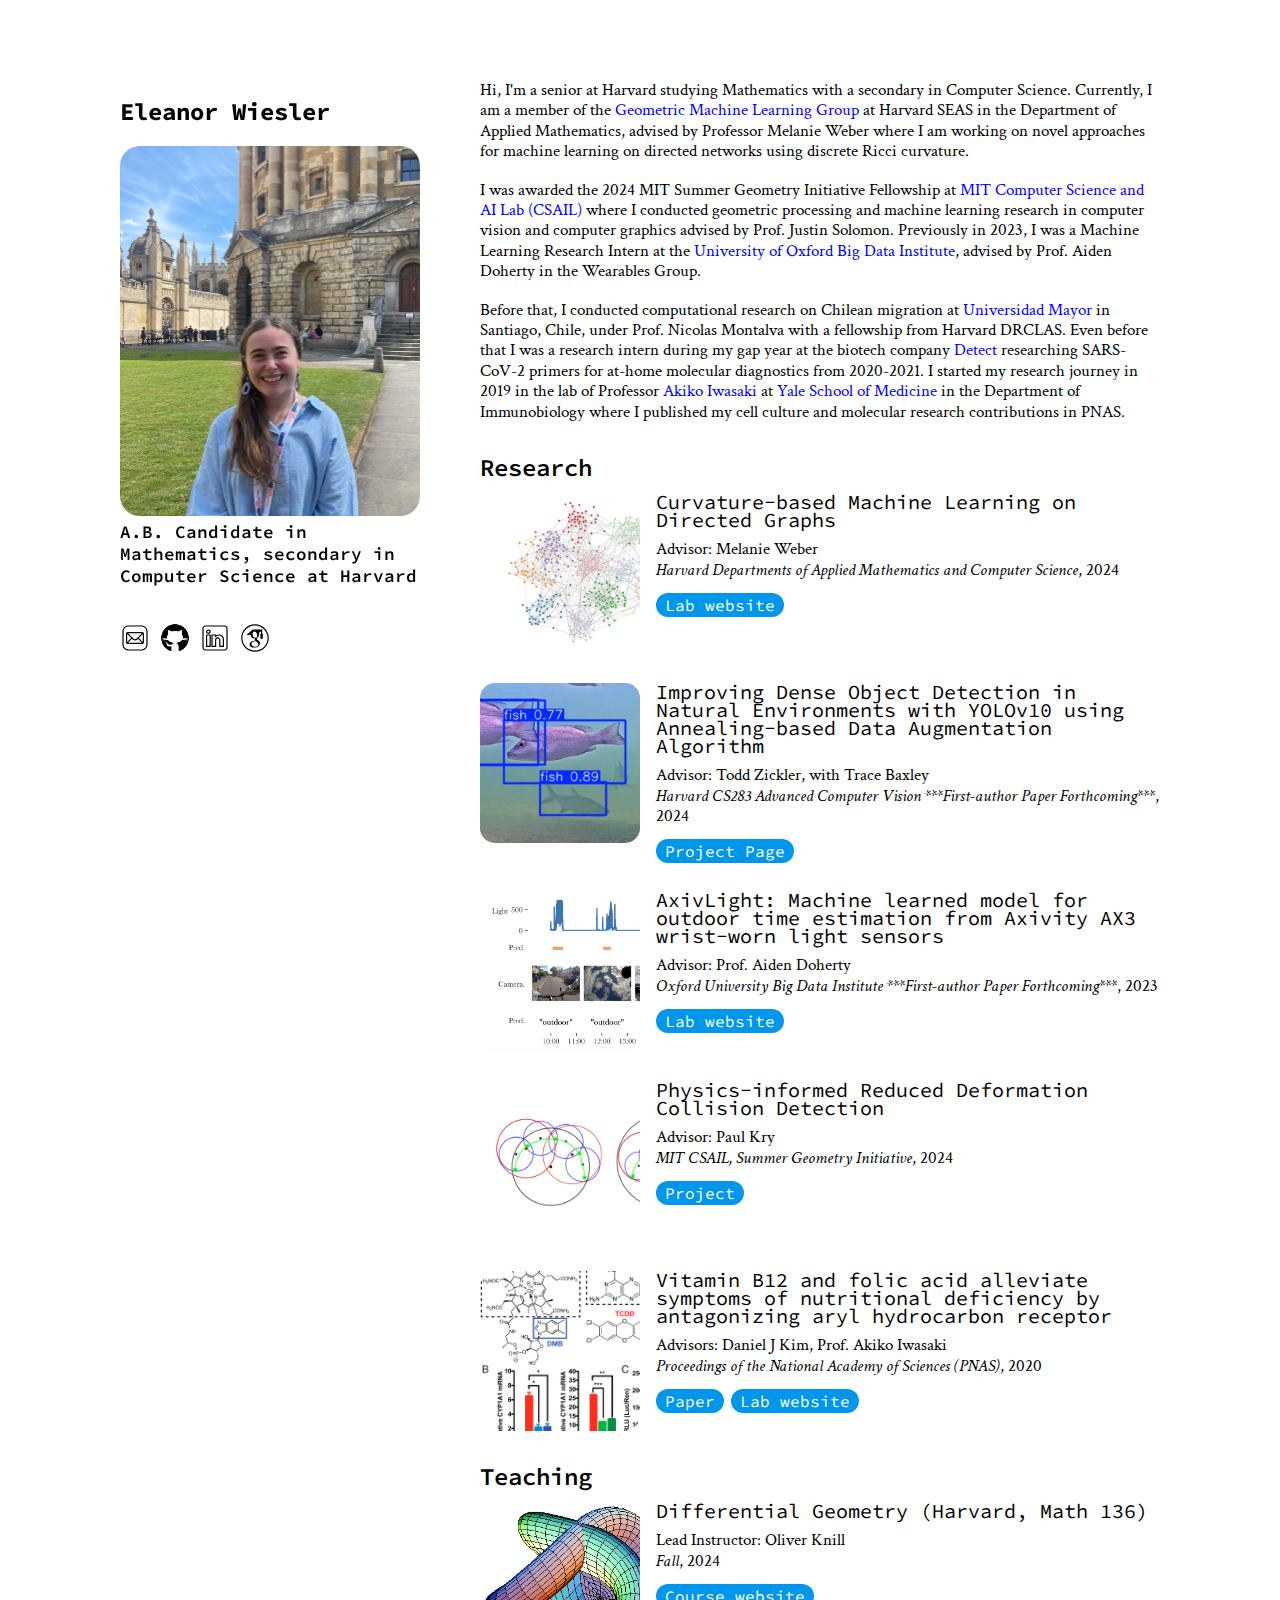
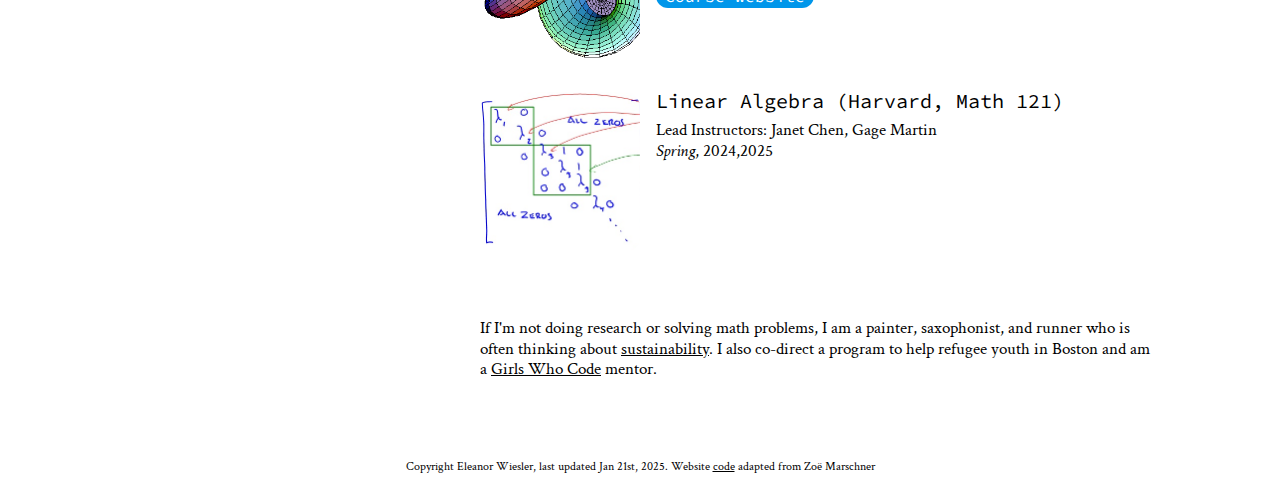
==== website/index.html @ 49379aa7 "Update index.html" ====
<!DOCTYPE html>
<html lang="en">
<head>
    <meta charset="utf-8">
    <title>Eleanor Wiesler</title>
    <meta name="viewport" content="width=device-width, initial-scale=1">
    <link rel="stylesheet" href="public/css/homeStylesheet.css">
    <link rel="stylesheet" href="public/css/generalStylesheet.css">
    <link rel="stylesheet" href="public/css/darkmodeStylesheet.css">
    <script src="src/js/cube.js"></script>
    <script src="src/js/researchListBuilder.js"></script>
    <script src="src/js/darkmode.js"></script>
    <script src="src/js/picturePicker.js"></script>

    <link href="https://fonts.googleapis.com/css2?family=Crimson+Text:ital@0;1&family=Source+Code+Pro:wght@600;700&display=swap" rel="stylesheet">
    <link rel="icon" href="favicon.png" sizes="32x32">
</head>
<body>
    <div id="sidebar">
        <div id="sidebar-box">
            <h1 id="name"> 
                Eleanor Wiesler
            </h1> 
            <img src="/website/public/img/portrait/ox_headshot.jpg" alt="Portrait" style="width:300px; height:auto; border-radius: 20px; display: block; visibility: visible; opacity: 1;">
            <div id="info">
                <h2>A.B. Candidate in Mathematics, secondary in Computer Science at Harvard</h2>
				<br>
				<br>
                <div id="social-icons" style="display: flex; gap: 10px;">
                    <!-- Mail Icon -->
					<a href="mailto:ewiesler@college.harvard.edu" target="_blank" aria-label="Email">
    					<img src="/website/public/img/icons/icons8-mail.svg" alt="Mail Icon" style="width:30px; height:auto;">
					</a
					<!-- Github Icon -->
                    <a href="https://github.com/eleanorwiesler" target="_blank" aria-label="Google Scholar">
                        <img src="/website/public/img/icons/icons8-github-50.png" alt="Github Icon" style="width:30px; height:auto;">
                    </a>
					<!-- LinkedIn Icon -->
                    <a href="https://www.linkedin.com/in/eleanor-wiesler/" target="_blank" aria-label="LinkedIn">
                        <img src="/website/public/img/icons/icons8-linkedin.svg" alt="Linkedin Icon" style="width:30px; height:auto;">
                    </a>
					<!-- Google Scholar Icon -->
                    <a href="https://scholar.google.com/citations?user=wEzFCIwAAAAJ&hl=en&oi=ao" target="_blank" aria-label="Google Scholar">
                        <img src="/website/public/img/icons/icons8-google-scholar.svg" alt="Google Scholar Icon" style="width:30px; height:auto;">
                    </a>
                </div>
            </div>
        </div>
    </div>

    <div id="main">
        <p id="about">
            Hi, I'm a senior at Harvard studying Mathematics with a secondary in Computer Science. Currently, I am a member of the <a href="https://weber.seas.harvard.edu/" style="color: blue;">Geometric Machine Learning Group</a> at Harvard SEAS in the Department of Applied Mathematics, advised by Professor Melanie Weber where I am working on novel approaches for machine learning on directed networks using discrete Ricci curvature.
        </p>
		<br>
        <p id="about">
            I was awarded the 2024 MIT Summer Geometry Initiative Fellowship at <a href="https://www.csail.mit.edu/" style="color: blue;">MIT Computer Science and AI Lab (CSAIL)</a> where I conducted geometric processing and machine learning research in computer vision and computer graphics advised by Prof. Justin Solomon. Previously in 2023, I was a Machine Learning Research Intern at the <a href="https://www.bdi.ox.ac.uk/research/wearables-group" style="color: blue;">University of Oxford Big Data Institute</a>, advised by Prof. Aiden Doherty in the Wearables Group.
        </p>
		<br>
        <p id="about">
            Before that, I conducted computational research on Chilean migration at 
<a href="https://ciss.umayor.cl/en/" style="color: blue;">Universidad Mayor</a> 
in Santiago, Chile, under Prof. Nicolas Montalva with a fellowship from Harvard DRCLAS. 

Even before that I was a research intern during my gap year at the biotech company 
<a href="https://www.detect.com/" style="color: blue;">Detect</a> 
researching SARS-CoV-2 primers for at-home molecular diagnostics from 2020-2021. 

I started my research journey in 2019 in the lab of Professor 
<a href="https://time.com/6964230/akiko-iwasaki/" style="color: blue;">Akiko Iwasaki</a> 
at <a href="https://medicine.yale.edu/lab/iwasaki/projects/" style="color: blue;">Yale School of Medicine</a> 
in the Department of Immunobiology where I published my cell culture and molecular research contributions in PNAS.
        </p>

        <h2 id="research">Research</h2>
        <div id="research-list">
            <!-- Research list generated by researchListBuilder.js -->
        </div>

        <h2 id="teaching">Teaching</h2>
        <div id="teaching-list">
            <!-- Teaching list generated by researchListBuilder.js -->
        </div>

        <h2 id="projects">
			
		</h2>	
		<br>
		<br>
		<p>
		If I'm not doing research or solving math problems, I am a painter, saxophonist, and runner who is often thinking about <a href="https://sustainable.harvard.edu/person/ellie-wiesler/"><u>sustainability</u></a>. I also co-direct a program to help refugee youth in Boston and am a <a href="https://girlswhocode.com/"><u>Girls Who Code</u></a> mentor. 
		</p>	
    </div>

    <p id="footer">
        Copyright Eleanor Wiesler, last updated Jan 21st, 2025. Website <a href="https://github.com/eleanorwiesler/eleanorwiesler.github.io"><u>code</u></a> adapted from Zoë Marschner
    </p>
</body>
</html>
---- website/public/css/homeStylesheet.css ----
/* general spacing */
#name {
  display: flex;
  align-items: center;
}

#project_grid {
  padding-bottom: 60px;
}

/* research formatting */
.research-image {
  background-image: url("../img/project_images/sos_hex.png");
  height: 10rem;
  width: 10rem;
  background-size: cover;
  border-radius: 15px;
  flex-shrink: 0;
  margin-right: 1em;
  background-color: #e6e7e7;
}

.research-container {
  width: 100%;
  display: flex;
  flex-direction: row;
  justify-content: flex-start;
  padding-bottom: 30px;
}

.research-container:last-child {
  padding-bottom: 0px;
}

.research-title {
  font-size: 20px;
  line-height: 90%;
  font-family: "Source Code Pro", monospace;
  padding-bottom: 10px;
}

.author-note {
  font-size: 14px;
}

.links {
  padding-top: 15px;
}

.links > a {
  margin-right: 7px;
  font-family: "Source Code Pro", monospace;
  background-color: var(--accent_color);
  color: white;
  border-radius: 50px;
  padding: 2px 9px;
}

/* intro paragraph/footer */
/* two column redesign code */
#portrait {
  width: 100%;
  aspect-ratio: 0.75;
  outline: none;
  background-color: #EEE;
}

#sidebar {
  position: fixed;
  height: 100%;
  width: 30rem;
  top: 0;
  bottom: 0;
  left: 0;
}

#main {
  margin-left: 30rem;
  margin-top: 5rem;
  margin-bottom: 5rem;
  margin-right: 7.5rem;
}

#sidebar-box {
  position: absolute;
  top: 5em;
  width: 65%;
  margin-left: 25%;
  margin-right: 10%;
}

#name {
  padding-top: 1rem;
  font-size: 1.5em;
  margin-bottom: 0.8em;
}

#news {
  background-color: rgba(var(--callout_color), 0.2);
  border-color: rgb(var(--callout_color));
  border-radius: 5px;
  border-style: solid;
  margin-bottom: 1em;
  padding: 0.5em;
}

#info h2 {
  margin-top: 0.3em;
  font-size: 1.1em;
  margin-bottom: 0;
}

#email {
  display: flex;
  flex-direction: row;
  align-items: flex-end;
  gap: 0.5em;
}

#mail {
  vertical-align: baseline;
  height: 16px;
}

#mail > * {
  stroke: var(--accent_color);
  stroke-width: 35px;
  fill: none;
}

.link_arrow {
  stroke: var(--accent_color);
  stroke-width: 50px;
  fill: none;
  height: 16px;
  margin-left: 8px;
}

#projects > .ext_link:hover .link_arrow {
  stroke: black;
  animation: blueblack 0.2s;
}

@keyframes blueblack {
  from {
    color: var(--accent_color);
  }
  to {
    color: black;
  }
}
/* make homepage responsive */
@media screen and (max-width: 1000px) {
  #sidebar {
    width: 40vw;
  }
  #main {
    margin-left: 40vw;
    margin-right: 10vw;
  }
}
@media only screen and (max-width: 920px) and (min-width: 500px) {
  #name {
    display: flex;
    flex-direction: column;
    align-items: flex-start;
  }
}
@media only screen and (max-width: 700px) {
  .research-container {
    flex-direction: column;
    gap: 15px;
    padding-bottom: 50px;
  }
}
@media only screen and (max-width: 500px) {
  #sidebar {
    position: relative;
    width: auto;
    margin-left: 10vw;
    margin-right: 10vw;
    margin-top: 5vw;
    margin-bottom: 5vw;
  }
  #sidebar-box {
    display: flex;
    flex-direction: column;
    height: 100%;
    top: auto;
    position: relative;
    width: 100%;
    margin: 0;
  }
  #portrait {
    height: 60vw;
    width: auto;
    margin-right: 10px;
    object-fit: contain;
    object-position: left;
    width: fit-content;
  }
  #main {
    margin-left: 10vw;
    margin-right: 10vw;
    margin-top: 20px;
  }
}
@media screen and (min-width: 1350px) {
  #main {
    padding-left: calc((100vw - 1040px) * 0.5 - 7.5rem);
    margin-right: calc((100vw - 1040px) * 0.5);
  }
  #sidebar {
    margin-left: calc((100vw - 1040px) * 0.5 - 7.5rem);
  }
}
@media only screen and (max-width: 1350px) and (min-aspect-ratio: 50/25) {
  #portrait {
    height: 50vh;
    width: auto;
    align-self: flex-end;
  }
}

/*# sourceMappingURL=homeStylesheet.css.map */
---- website/public/css/generalStylesheet.css ----
:root {
  --accent_color: #0096EA;
  --callout_color: 255, 0, 0;
}

* {
  margin: 0;
  padding: 0;
}

h1 {
	font-weight: 700;
	font-family: 'Source Code Pro', monospace;
	font-size: 1.5em;
}

h2 {
	font-weight: 600;
	font-family: 'Source Code Pro', monospace;
	margin-top: 30px;
	margin-bottom: 10px;
}

p {
	font-family: 'Crimson Text', sans-serif;
	font-size: 17px;
	line-height: 120%;
}

.highlighted {
	background-color: var(--accent_color) 
}

#footer {
	font-size: 0.75em;
	width: 100%;
	text-align: center;
	padding-bottom: 20px;
}

a {
	color: black;
	text-decoration: none;
}

/* link formatting */
.ext_link {
	border-bottom: 1px solid var(--accent_color);

	background-image: linear-gradient(to right, transparent 50%, var(--accent_color) 50%);
	background-size: 210%; 
}

.ext_link:hover {
	background-position: -95%;
	transition: background-position .5s;
}



/* cube formatting */

#cube {
	stroke: var(--accent_color);
	vertical-align: baseline;
	margin-right: 20px;
	cursor: pointer;
}


.rounded-headshot {
    border-radius: 20px;
}
---- website/public/css/darkmodeStylesheet.css ----
:root { 
	--accent_color: #ed7402;
/*	--callout_color: 136, 0, 255;*/
	--callout_color: 181, 171, 255;
}

*, a { color: white }

body {
	background-color: rgb(32, 33, 36);
}

#projects > .ext_link:hover .link_arrow {
	stroke: white;
	animation: bluewhite 0.2s;
}

#portrait {
	background-color: rgb(50, 50, 55);
}

@keyframes bluewhite {
  from { color: var(--accent_color); }
  to   { color: white; }
}
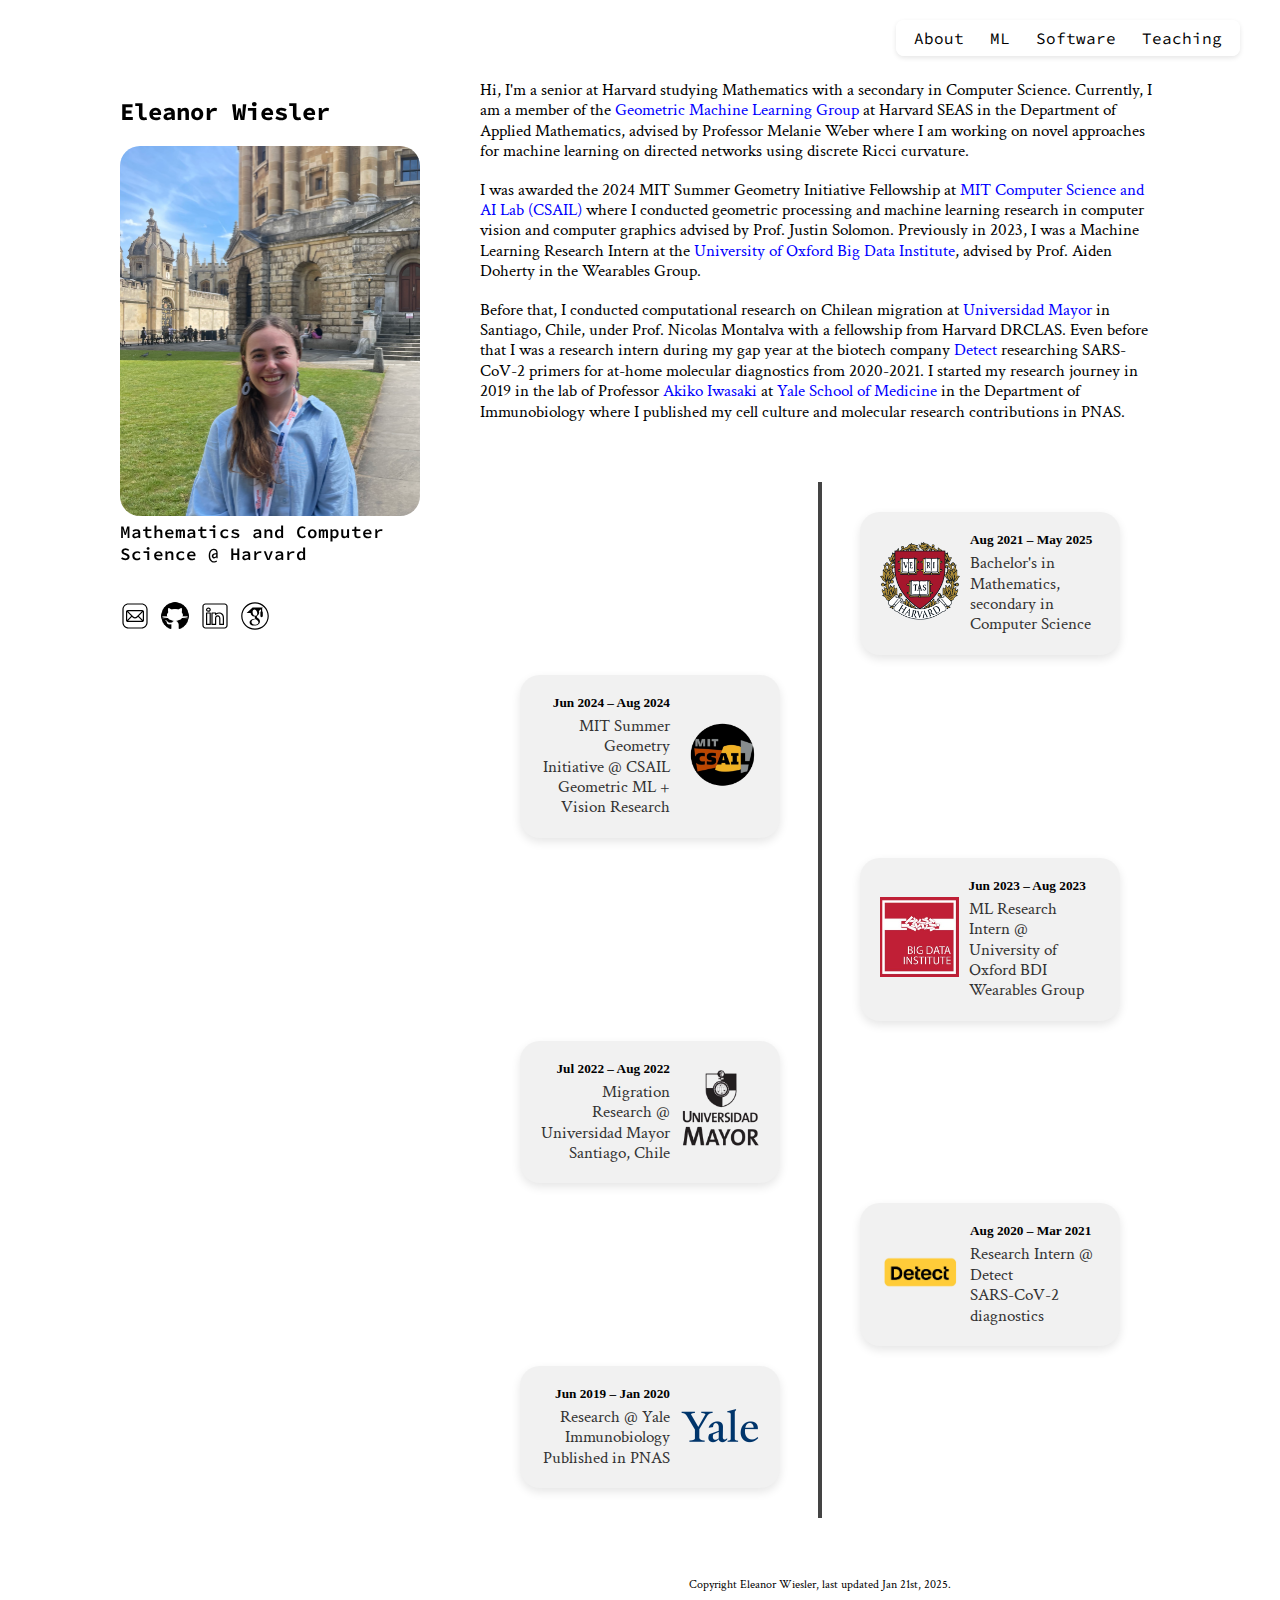
==== commit ad3924d3: "timeline" ====
--- a/website/index.html
+++ b/website/index.html
@@ -8,40 +8,41 @@
     <link rel="stylesheet" href="public/css/generalStylesheet.css">
     <link rel="stylesheet" href="public/css/darkmodeStylesheet.css">
     <script src="src/js/cube.js"></script>
-    <script src="src/js/researchListBuilder.js"></script>
     <script src="src/js/darkmode.js"></script>
     <script src="src/js/picturePicker.js"></script>
-
     <link href="https://fonts.googleapis.com/css2?family=Crimson+Text:ital@0;1&family=Source+Code+Pro:wght@600;700&display=swap" rel="stylesheet">
     <link rel="icon" href="favicon.png" sizes="32x32">
 </head>
 <body>
+
+    <div class="topbar">
+        <a href="index.html">About</a>
+        <a href="ml.html">ML</a>
+        <a href="software.html">Software</a>
+        <a href="teaching.html">Teaching</a>
+
+
+    </div>
+
     <div id="sidebar">
         <div id="sidebar-box">
-            <h1 id="name"> 
-                Eleanor Wiesler
-            </h1> 
-            <img src="/website/public/img/portrait/ox_headshot.jpg" alt="Portrait" style="width:300px; height:auto; border-radius: 20px; display: block; visibility: visible; opacity: 1;">
+            <h1 id="name">Eleanor Wiesler</h1> 
+            <img src="/website/public/img/portrait/ox_headshot.jpg" alt="Portrait" style="width:300px; height:auto; border-radius: 20px; display: block;">
             <div id="info">
-                <h2>A.B. Candidate in Mathematics, secondary in Computer Science at Harvard</h2>
-				<br>
-				<br>
+                <h2>Mathematics and Computer Science @ Harvard</h2>
+                <br><br>
                 <div id="social-icons" style="display: flex; gap: 10px;">
-                    <!-- Mail Icon -->
-					<a href="mailto:ewiesler@college.harvard.edu" target="_blank" aria-label="Email">
-    					<img src="/website/public/img/icons/icons8-mail.svg" alt="Mail Icon" style="width:30px; height:auto;">
-					</a
-					<!-- Github Icon -->
-                    <a href="https://github.com/eleanorwiesler" target="_blank" aria-label="Google Scholar">
-                        <img src="/website/public/img/icons/icons8-github-50.png" alt="Github Icon" style="width:30px; height:auto;">
+                    <a href="mailto:ewiesler@college.harvard.edu" target="_blank" aria-label="Email">
+                        <img src="/website/public/img/icons/icons8-mail.svg" alt="Mail Icon" style="width:30px;">
                     </a>
-					<!-- LinkedIn Icon -->
+                    <a href="https://github.com/eleanorwiesler" target="_blank" aria-label="GitHub">
+                        <img src="/website/public/img/icons/icons8-github-50.png" alt="Github Icon" style="width:30px;">
+                    </a>
                     <a href="https://www.linkedin.com/in/eleanor-wiesler/" target="_blank" aria-label="LinkedIn">
-                        <img src="/website/public/img/icons/icons8-linkedin.svg" alt="Linkedin Icon" style="width:30px; height:auto;">
+                        <img src="/website/public/img/icons/icons8-linkedin.svg" alt="Linkedin Icon" style="width:30px;">
                     </a>
-					<!-- Google Scholar Icon -->
                     <a href="https://scholar.google.com/citations?user=wEzFCIwAAAAJ&hl=en&oi=ao" target="_blank" aria-label="Google Scholar">
-                        <img src="/website/public/img/icons/icons8-google-scholar.svg" alt="Google Scholar Icon" style="width:30px; height:auto;">
+                        <img src="/website/public/img/icons/icons8-google-scholar.svg" alt="Google Scholar Icon" style="width:30px;">
                     </a>
                 </div>
             </div>
@@ -72,28 +73,85 @@
 in the Department of Immunobiology where I published my cell culture and molecular research contributions in PNAS.
         </p>
 
-        <h2 id="research">Research</h2>
-        <div id="research-list">
-            <!-- Research list generated by researchListBuilder.js -->
+        <div id="timeline">
+            <div class="timeline-item right">
+                <div class="timeline-content">
+                    <a href="https://www.harvard.edu/" target="_blank" rel="noopener">
+                        <img src="public/img/logos/harvard.png" alt="Harvard Logo" class="timeline-logo">
+                    </a>
+                    <div>
+                        <h5>Aug 2021 – May 2025</h5>
+                        <p>Bachelor's in Mathematics, secondary in Computer Science</p>
+                    </div>
+                </div>
+            </div>
+        
+            <div class="timeline-item left">
+                <div class="timeline-content">
+                    <a href="https://summergeometry.org/" target="_blank" rel="noopener">
+                        <img src="public/img/logos/mit.png" alt="MIT Logo" class="timeline-logo">
+                    </a>
+                    <div>
+                        <h5>Jun 2024 – Aug 2024</h5>
+                        <p>MIT Summer Geometry Initiative @ CSAIL<br>Geometric ML + Vision Research</p>
+                    </div>
+                </div>
+            </div>
+        
+            <div class="timeline-item right">
+                <div class="timeline-content">
+                    <a href="https://www.bdi.ox.ac.uk/" target="_blank" rel="noopener">
+                        <img src="public/img/logos/oxford.png" alt="Oxford Logo" class="timeline-logo">
+                    </a>
+                    <div>
+                        <h5>Jun 2023 – Aug 2023</h5>
+                        <p>ML Research Intern @ University of Oxford BDI<br>Wearables Group</p>
+                    </div>
+                </div>
+            </div>
+        
+            <div class="timeline-item left">
+                <div class="timeline-content">
+                    <a href="https://ciss.umayor.cl/en/" target="_blank" rel="noopener">
+                        <img src="public/img/logos/umayor.png" alt="Universidad Mayor Logo" class="timeline-logo">
+                    </a>
+                    <div>
+                        <h5>Jul 2022 – Aug 2022</h5>
+                        <p>Migration Research @ Universidad Mayor<br>Santiago, Chile</p>
+                    </div>
+                </div>
+            </div>
+        
+            <div class="timeline-item right">
+                <div class="timeline-content">
+                    <a href="https://www.detect.com/" target="_blank" rel="noopener">
+                        <img src="public/img/logos/detect.png" alt="Detect Logo" class="timeline-logo">
+                    </a>
+                    <div>
+                        <h5>Aug 2020 – Mar 2021</h5>
+                        <p>Research Intern @ Detect<br>SARS-CoV-2 diagnostics</p>
+                    </div>
+                </div>
+            </div>
+        
+            <div class="timeline-item left">
+                <div class="timeline-content">
+                    <a href="https://medicine.yale.edu/lab/iwasaki/" target="_blank" rel="noopener">
+                        <img src="public/img/logos/yale.png" alt="Yale Logo" class="timeline-logo">
+                    </a>
+                    <div>
+                        <h5>Jun 2019 – Jan 2020</h5>
+                        <p>Research @ Yale Immunobiology<br>Published in PNAS</p>
+                    </div>
+                </div>
+            </div>
         </div>
-
-        <h2 id="teaching">Teaching</h2>
-        <div id="teaching-list">
-            <!-- Teaching list generated by researchListBuilder.js -->
-        </div>
-
-        <h2 id="projects">
-			
-		</h2>	
-		<br>
-		<br>
-		<p>
-		If I'm not doing research or solving math problems, I am a painter, saxophonist, and runner who is often thinking about <a href="https://sustainable.harvard.edu/person/ellie-wiesler/"><u>sustainability</u></a>. I also co-direct a program to help refugee youth in Boston and am a <a href="https://girlswhocode.com/"><u>Girls Who Code</u></a> mentor. 
-		</p>	
-    </div>
+        
+        
 
     <p id="footer">
-        Copyright Eleanor Wiesler, last updated Jan 21st, 2025. Website <a href="https://github.com/eleanorwiesler/eleanorwiesler.github.io"><u>code</u></a> adapted from Zoë Marschner
+        Copyright Eleanor Wiesler, last updated Jan 21st, 2025. 
     </p>
+
 </body>
 </html>
--- a/website/public/css/homeStylesheet.css
+++ b/website/public/css/homeStylesheet.css
@@ -222,4 +222,112 @@
   }
 }
 
+
 /*# sourceMappingURL=homeStylesheet.css.map */
+#timeline {
+  position: relative;
+  margin: 60px auto;
+  padding: 20px 0;
+  width: 100%;
+  max-width: 900px;
+}
+
+#timeline::before {
+  content: '';
+  position: absolute;
+  top: 0;
+  bottom: 0;
+  left: 50%;
+  width: 4px;
+  background: #444;
+  transform: translateX(-50%);
+  z-index: 0;
+}
+
+
+.timeline-item {
+  position: relative;
+  width: 50%;
+  padding: 10px 40px; /* reduced from 20px */
+  box-sizing: border-box;
+}
+
+.timeline-item.left {
+  left: 0;
+  text-align: right;
+}
+
+.timeline-item.right {
+  left: 50%;
+  text-align: left;
+}
+
+.timeline-content {
+  background: #f1f1f1;
+  padding: 20px;
+  border-radius: 20px;
+  position: relative;
+  display: flex;
+  align-items: center;
+  gap: 10px;
+  box-shadow: 0 4px 10px rgba(0,0,0,0.1);
+}
+
+.timeline-item.left .timeline-content {
+  margin-right: auto;
+  justify-content: flex-end;
+}
+
+.timeline-item.right .timeline-content {
+  margin-left: auto;
+  justify-content: flex-start;
+}
+
+.timeline-logo {
+  max-width: 80px;           /* keeps logos within a box */
+  max-height: 80px;          /* set a height limit too */
+  width: auto;
+  height: auto;
+  object-fit: contain;       /* maintain aspect ratio */
+  flex-shrink: 0;            /* prevents logo from shrinking too small */
+}
+
+
+.timeline-content h3 {
+  margin: 0;
+  font-size: 1.2em;
+  color: #222;
+}
+
+.timeline-content p {
+  margin: 5px 0 0;
+  color: #333;
+}
+
+/* Optional responsive tweak */
+@media screen and (max-width: 768px) {
+  #timeline::before {
+      left: 20px;
+  }
+
+  .timeline-item {
+      width: 100%;
+      padding-left: 60px;
+      padding-right: 20px;
+  }
+
+  .timeline-item.right {
+      left: 0;
+  }
+
+  .timeline-content {
+      flex-direction: row;
+      justify-content: flex-start;
+  }
+}
+.timeline-item.left .timeline-content {
+  margin-right: auto;
+  justify-content: flex-end;
+  flex-direction: row-reverse; /* 🔁 flip the logo to the right */
+}
+
--- a/website/public/css/generalStylesheet.css
+++ b/website/public/css/generalStylesheet.css
@@ -71,3 +71,29 @@
 .rounded-headshot {
     border-radius: 20px;
 }
+.topbar {
+    position: absolute;
+    top: 20px;
+    right: 40px;
+    display: flex;
+    gap: 10px;
+    font-family: 'Source Code Pro', monospace;
+    font-size: 16px;
+    z-index: 1000;
+    background-color: rgba(255, 255, 255, 0.9);
+    padding: 5px 10px;
+    border-radius: 8px;
+    box-shadow: 0 2px 5px rgba(0,0,0,0.1);
+}
+
+.topbar a {
+    text-decoration: none;
+    color: #000;
+    padding: 3px 8px;
+    border-radius: 5px;
+    transition: background-color 0.2s;
+}
+
+.topbar a:hover {
+    background-color: #ddd;
+}
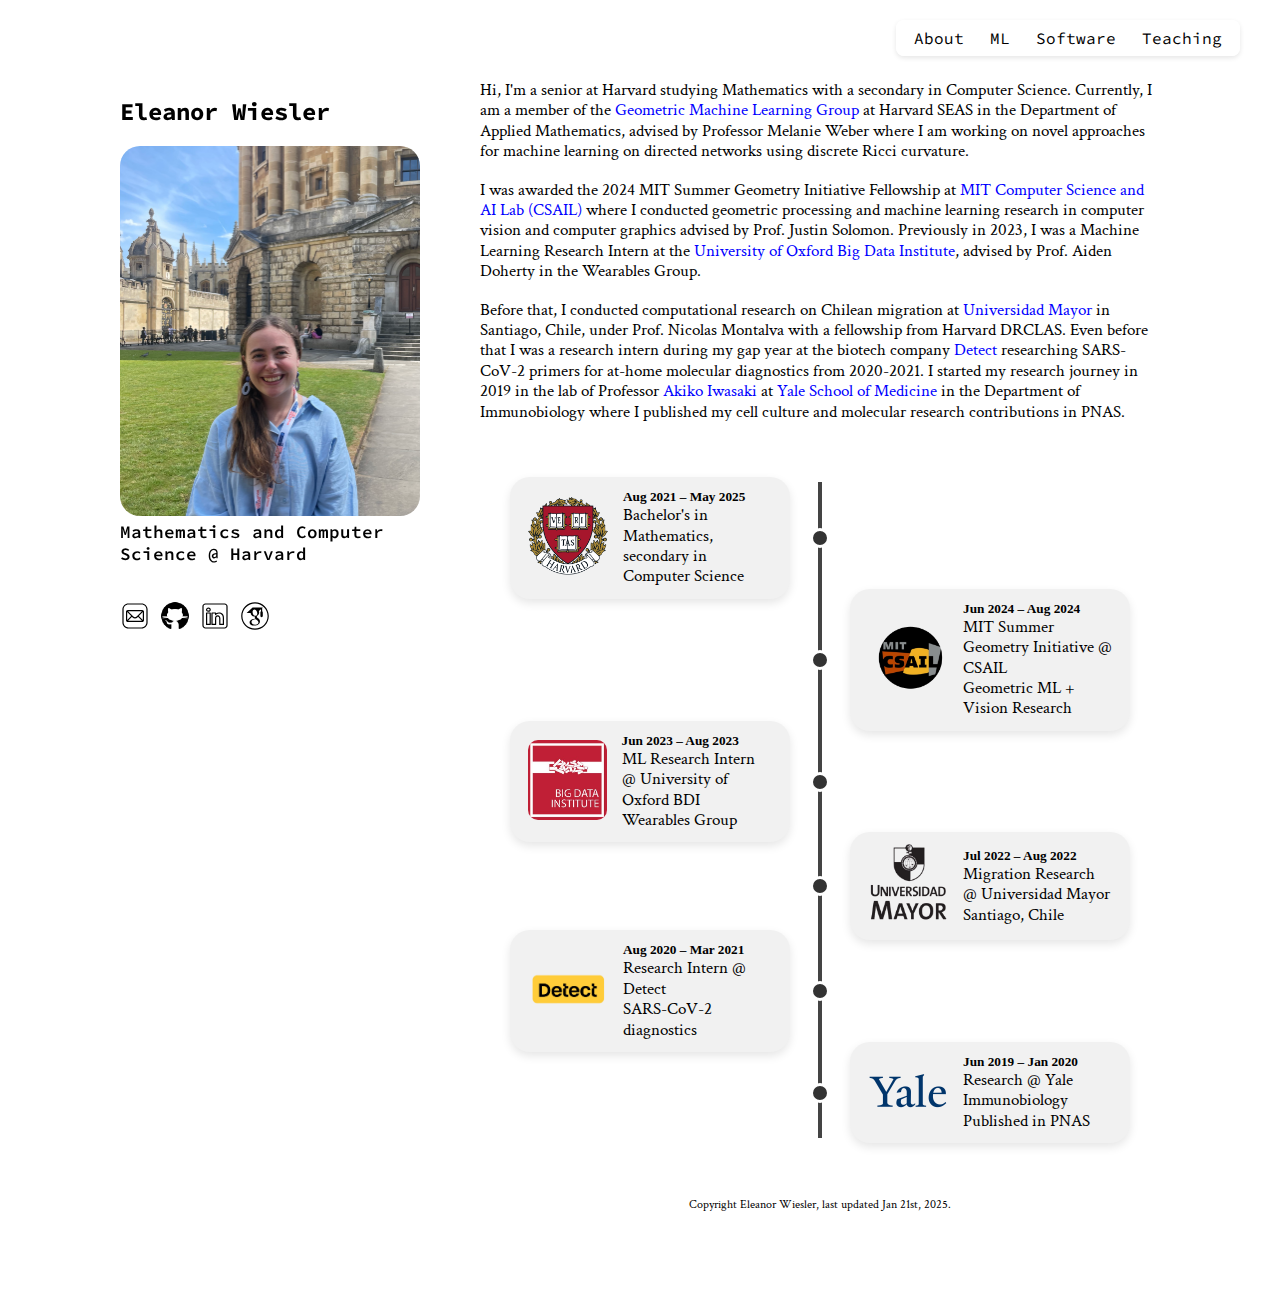
==== commit b1c4be2e: "timeline update" ====
--- a/website/index.html
+++ b/website/index.html
@@ -55,7 +55,7 @@
         </p>
 		<br>
         <p id="about">
-            I was awarded the 2024 MIT Summer Geometry Initiative Fellowship at <a href="https://www.csail.mit.edu/" style="color: blue;">MIT Computer Science and AI Lab (CSAIL)</a> where I conducted geometric processing and machine learning research in computer vision and computer graphics advised by Prof. Justin Solomon. Previously in 2023, I was a Machine Learning Research Intern at the <a href="https://www.bdi.ox.ac.uk/research/wearables-group" style="color: blue;">University of Oxford Big Data Institute</a>, advised by Prof. Aiden Doherty in the Wearables Group.
+            I was awarded the 2024 MIT Summer Geometry Initiative Fellowship at <a href="https://sgi.mit.edu/" style="color: blue;">MIT Computer Science and AI Lab (CSAIL)</a> where I conducted geometric processing and machine learning research in computer vision and computer graphics advised by Prof. Justin Solomon. Previously in 2023, I was a Machine Learning Research Intern at the <a href="https://www.bdi.ox.ac.uk/research/wearables-group" style="color: blue;">University of Oxford Big Data Institute</a>, advised by Prof. Aiden Doherty in the Wearables Group.
         </p>
 		<br>
         <p id="about">
@@ -72,80 +72,113 @@
 at <a href="https://medicine.yale.edu/lab/iwasaki/projects/" style="color: blue;">Yale School of Medicine</a> 
 in the Department of Immunobiology where I published my cell culture and molecular research contributions in PNAS.
         </p>
+        <div id="timeline">
 
-        <div id="timeline">
-            <div class="timeline-item right">
-                <div class="timeline-content">
-                    <a href="https://www.harvard.edu/" target="_blank" rel="noopener">
-                        <img src="public/img/logos/harvard.png" alt="Harvard Logo" class="timeline-logo">
-                    </a>
-                    <div>
-                        <h5>Aug 2021 – May 2025</h5>
-                        <p>Bachelor's in Mathematics, secondary in Computer Science</p>
+            <!-- RIGHT SIDE -->
+            <div class="timeline-row right">
+                <div class="year-label left-year">2025</div>
+                <div class="timeline-item">
+                    <div class="timeline-content">
+                        <a href="https://www.harvard.edu/" target="_blank" rel="noopener">
+                            <img src="public/img/logos/harvard.png" alt="Harvard Logo" class="timeline-logo">
+                        </a>
+                        <div>
+                            <h5>Aug 2021 – May 2025</h5>
+                            <p>Bachelor's in Mathematics, secondary in Computer Science</p>
+                        </div>
                     </div>
                 </div>
+                <div class="timeline-dot"></div>
             </div>
         
-            <div class="timeline-item left">
-                <div class="timeline-content">
-                    <a href="https://summergeometry.org/" target="_blank" rel="noopener">
-                        <img src="public/img/logos/mit.png" alt="MIT Logo" class="timeline-logo">
-                    </a>
-                    <div>
-                        <h5>Jun 2024 – Aug 2024</h5>
-                        <p>MIT Summer Geometry Initiative @ CSAIL<br>Geometric ML + Vision Research</p>
+            <!-- LEFT SIDE -->
+            <div class="timeline-row left">
+                <div class="year-label right-year">2024</div>
+                <div class="timeline-item">
+                    <div class="timeline-content">
+                        <a href="https://summergeometry.org/" target="_blank" rel="noopener">
+                            <img src="public/img/logos/mit.png" alt="MIT Logo" class="timeline-logo">
+                        </a>
+                        <div>
+                            <h5>Jun 2024 – Aug 2024</h5>
+                            <p>MIT Summer Geometry Initiative @ CSAIL<br>Geometric ML + Vision Research</p>
+                        </div>
                     </div>
                 </div>
+                <div class="timeline-dot"></div>
             </div>
         
-            <div class="timeline-item right">
-                <div class="timeline-content">
-                    <a href="https://www.bdi.ox.ac.uk/" target="_blank" rel="noopener">
-                        <img src="public/img/logos/oxford.png" alt="Oxford Logo" class="timeline-logo">
-                    </a>
-                    <div>
-                        <h5>Jun 2023 – Aug 2023</h5>
-                        <p>ML Research Intern @ University of Oxford BDI<br>Wearables Group</p>
+            <!-- RIGHT SIDE -->
+            <div class="timeline-row right">
+                <div class="year-label left-year">2023</div>
+                <div class="timeline-item">
+                    <div class="timeline-content">
+                        <a href="https://www.bdi.ox.ac.uk/" target="_blank" rel="noopener">
+                            <img src="public/img/logos/oxford.png" alt="Oxford Logo" class="timeline-logo">
+                        </a>
+                        <div>
+                            <h5>Jun 2023 – Aug 2023</h5>
+                            <p>ML Research Intern @ University of Oxford BDI<br>Wearables Group</p>
+                        </div>
                     </div>
                 </div>
+                <div class="timeline-dot"></div>
             </div>
         
-            <div class="timeline-item left">
-                <div class="timeline-content">
-                    <a href="https://ciss.umayor.cl/en/" target="_blank" rel="noopener">
-                        <img src="public/img/logos/umayor.png" alt="Universidad Mayor Logo" class="timeline-logo">
-                    </a>
-                    <div>
-                        <h5>Jul 2022 – Aug 2022</h5>
-                        <p>Migration Research @ Universidad Mayor<br>Santiago, Chile</p>
+            <!-- LEFT SIDE -->
+            <div class="timeline-row left">
+                <div class="year-label right-year">2022</div>
+                <div class="timeline-item">
+                    <div class="timeline-content">
+                        <a href="https://ciss.umayor.cl/en/" target="_blank" rel="noopener">
+                            <img src="public/img/logos/umayor.png" alt="Universidad Mayor Logo" class="timeline-logo">
+                        </a>
+                        <div>
+                            <h5>Jul 2022 – Aug 2022</h5>
+                            <p>Migration Research @ Universidad Mayor<br>Santiago, Chile</p>
+                        </div>
                     </div>
                 </div>
+                <div class="timeline-dot"></div>
             </div>
         
-            <div class="timeline-item right">
-                <div class="timeline-content">
-                    <a href="https://www.detect.com/" target="_blank" rel="noopener">
-                        <img src="public/img/logos/detect.png" alt="Detect Logo" class="timeline-logo">
-                    </a>
-                    <div>
-                        <h5>Aug 2020 – Mar 2021</h5>
-                        <p>Research Intern @ Detect<br>SARS-CoV-2 diagnostics</p>
+            <!-- RIGHT SIDE -->
+            <div class="timeline-row right">
+                <div class="year-label left-year">2021</div>
+                <div class="timeline-item">
+                    <div class="timeline-content">
+                        <a href="https://www.detect.com/" target="_blank" rel="noopener">
+                            <img src="public/img/logos/detect.png" alt="Detect Logo" class="timeline-logo">
+                        </a>
+                        <div>
+                            <h5>Aug 2020 – Mar 2021</h5>
+                            <p>Research Intern @ Detect<br>SARS-CoV-2 diagnostics</p>
+                        </div>
                     </div>
                 </div>
+                <div class="timeline-dot"></div>
             </div>
         
-            <div class="timeline-item left">
-                <div class="timeline-content">
-                    <a href="https://medicine.yale.edu/lab/iwasaki/" target="_blank" rel="noopener">
-                        <img src="public/img/logos/yale.png" alt="Yale Logo" class="timeline-logo">
-                    </a>
-                    <div>
-                        <h5>Jun 2019 – Jan 2020</h5>
-                        <p>Research @ Yale Immunobiology<br>Published in PNAS</p>
+            <!-- LEFT SIDE -->
+            <div class="timeline-row left">
+                <div class="year-label right-year">2020</div>
+                <div class="timeline-item">
+                    <div class="timeline-content">
+                        <a href="https://medicine.yale.edu/lab/iwasaki/" target="_blank" rel="noopener">
+                            <img src="public/img/logos/yale.png" alt="Yale Logo" class="timeline-logo">
+                        </a>
+                        <div>
+                            <h5>Jun 2019 – Jan 2020</h5>
+                            <p>Research @ Yale Immunobiology<br>Published in PNAS</p>
+                        </div>
                     </div>
                 </div>
+                <div class="timeline-dot"></div>
             </div>
+        
         </div>
+        
+        
         
         
 
--- a/website/public/css/homeStylesheet.css
+++ b/website/public/css/homeStylesheet.css
@@ -224,6 +224,55 @@
 
 
 /*# sourceMappingURL=homeStylesheet.css.map */
+.timeline-row {
+  position: relative;
+  display: flex;
+  justify-content: space-between;
+  align-items: flex-start;
+  margin: -40px 0; /* overlap timeline blocks */
+}
+
+.timeline-item {
+  width: 50%;
+  position: relative;
+  padding: 15px 30px;
+  box-sizing: border-box;
+}
+
+.timeline-item.left {
+  text-align: right;
+  align-items: flex-end;
+}
+
+.timeline-item.right {
+  text-align: left;
+  align-items: flex-start;
+}
+
+.timeline-content {
+  background: #f1f1f1;
+  border-radius: 20px;
+  padding: 12px 18px;
+  display: flex;
+  gap: 15px;
+  align-items: center;
+  box-shadow: 0 4px 10px rgba(0,0,0,0.1);
+}
+
+.timeline-item.left .timeline-content {
+  justify-content: flex-end;
+  flex-direction: row-reverse;
+}
+
+.timeline-logo {
+  max-width: 80px;
+  max-height: 80px;
+  object-fit: contain;
+  flex-shrink: 0;
+  border-radius: 10px;
+}
+
+/* timeline line + dots */
 #timeline {
   position: relative;
   margin: 60px auto;
@@ -244,90 +293,54 @@
   z-index: 0;
 }
 
-
-.timeline-item {
-  position: relative;
-  width: 50%;
-  padding: 10px 40px; /* reduced from 20px */
-  box-sizing: border-box;
-}
-
-.timeline-item.left {
-  left: 0;
-  text-align: right;
-}
-
-.timeline-item.right {
+.timeline-dot {
+  position: absolute;
+  top: 50%;
   left: 50%;
-  text-align: left;
-}
-
-.timeline-content {
-  background: #f1f1f1;
-  padding: 20px;
-  border-radius: 20px;
-  position: relative;
-  display: flex;
-  align-items: center;
-  gap: 10px;
-  box-shadow: 0 4px 10px rgba(0,0,0,0.1);
-}
-
-.timeline-item.left .timeline-content {
-  margin-right: auto;
-  justify-content: flex-end;
-}
-
-.timeline-item.right .timeline-content {
-  margin-left: auto;
-  justify-content: flex-start;
-}
-
-.timeline-logo {
-  max-width: 80px;           /* keeps logos within a box */
-  max-height: 80px;          /* set a height limit too */
-  width: auto;
-  height: auto;
-  object-fit: contain;       /* maintain aspect ratio */
-  flex-shrink: 0;            /* prevents logo from shrinking too small */
-}
-
-
-.timeline-content h3 {
-  margin: 0;
-  font-size: 1.2em;
-  color: #222;
-}
-
-.timeline-content p {
-  margin: 5px 0 0;
-  color: #333;
-}
-
-/* Optional responsive tweak */
-@media screen and (max-width: 768px) {
-  #timeline::before {
-      left: 20px;
-  }
-
-  .timeline-item {
-      width: 100%;
-      padding-left: 60px;
-      padding-right: 20px;
-  }
-
-  .timeline-item.right {
-      left: 0;
-  }
-
-  .timeline-content {
-      flex-direction: row;
-      justify-content: flex-start;
-  }
-}
-.timeline-item.left .timeline-content {
-  margin-right: auto;
-  justify-content: flex-end;
-  flex-direction: row-reverse; /* 🔁 flip the logo to the right */
-}
-
+  transform: translate(-50%, -50%);
+  width: 14px;
+  height: 14px;
+  background-color: #333;
+  border: 3px solid white;
+  border-radius: 50%;
+  z-index: 3;
+}
+
+.timeline-item.left .timeline-dot {
+  right: -26px; /* sits to the left of center pole */
+}
+
+.timeline-item.right .timeline-dot {
+  left: -26px; /* sits to the right of center pole */
+}
+
+.year-label {
+  position: absolute;
+  top: 50%;
+  transform: translateY(-50%);
+  font-family: 'Crimson Text', serif;
+  font-size: 18px;
+  font-weight: bold;
+  color: #666;
+  width: 25%;
+  text-align: center;
+}
+
+.left-year {
+  order: -1;
+}
+
+.right-year {
+  order: 2;
+}
+
+.timeline-row.right {
+  flex-direction: row;
+}
+
+.timeline-row.left {
+  flex-direction: row-reverse;
+}
+
+
+
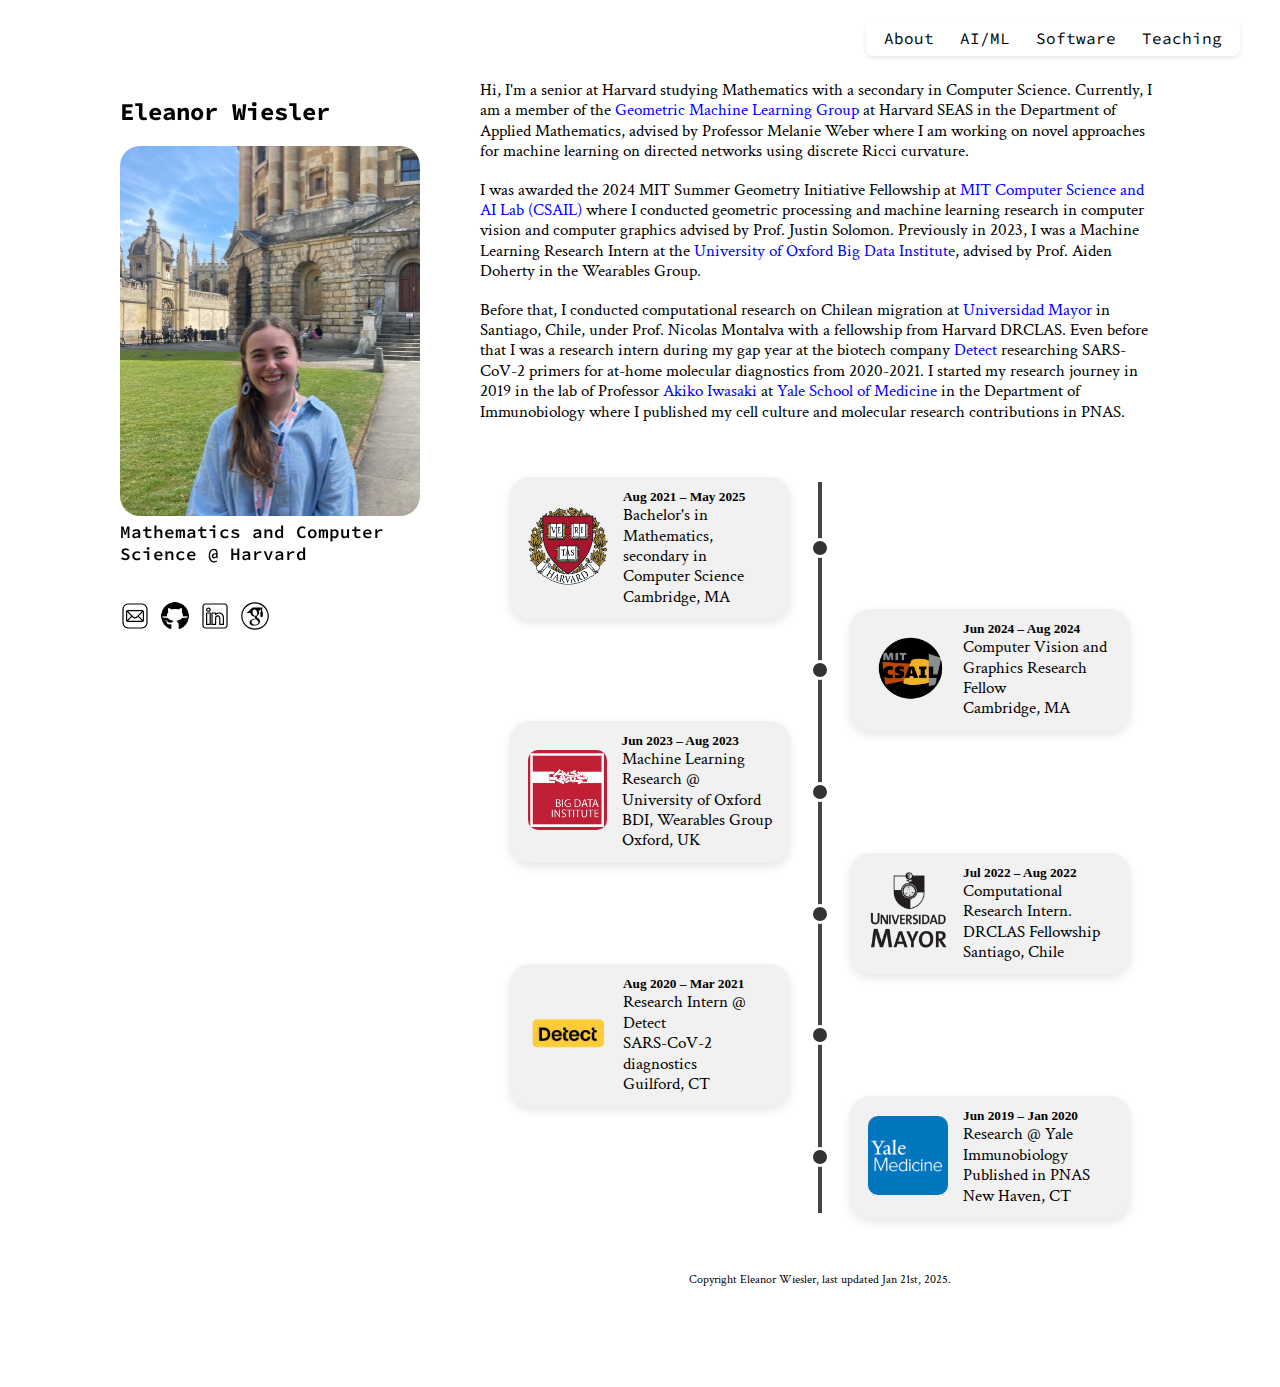
==== commit 30e2f22a: "software page" ====
--- a/website/index.html
+++ b/website/index.html
@@ -17,7 +17,7 @@
 
     <div class="topbar">
         <a href="index.html">About</a>
-        <a href="ml.html">ML</a>
+        <a href="ml.html">AI/ML</a>
         <a href="software.html">Software</a>
         <a href="teaching.html">Teaching</a>
 
@@ -76,7 +76,6 @@
 
             <!-- RIGHT SIDE -->
             <div class="timeline-row right">
-                <div class="year-label left-year">2025</div>
                 <div class="timeline-item">
                     <div class="timeline-content">
                         <a href="https://www.harvard.edu/" target="_blank" rel="noopener">
@@ -85,6 +84,8 @@
                         <div>
                             <h5>Aug 2021 – May 2025</h5>
                             <p>Bachelor's in Mathematics, secondary in Computer Science</p>
+                            <p>Cambridge, MA</p>
+
                         </div>
                     </div>
                 </div>
@@ -93,7 +94,6 @@
         
             <!-- LEFT SIDE -->
             <div class="timeline-row left">
-                <div class="year-label right-year">2024</div>
                 <div class="timeline-item">
                     <div class="timeline-content">
                         <a href="https://summergeometry.org/" target="_blank" rel="noopener">
@@ -101,7 +101,8 @@
                         </a>
                         <div>
                             <h5>Jun 2024 – Aug 2024</h5>
-                            <p>MIT Summer Geometry Initiative @ CSAIL<br>Geometric ML + Vision Research</p>
+                            <p>Computer Vision and Graphics Research Fellow</p>
+                            <p>Cambridge, MA</p>
                         </div>
                     </div>
                 </div>
@@ -110,7 +111,6 @@
         
             <!-- RIGHT SIDE -->
             <div class="timeline-row right">
-                <div class="year-label left-year">2023</div>
                 <div class="timeline-item">
                     <div class="timeline-content">
                         <a href="https://www.bdi.ox.ac.uk/" target="_blank" rel="noopener">
@@ -118,7 +118,8 @@
                         </a>
                         <div>
                             <h5>Jun 2023 – Aug 2023</h5>
-                            <p>ML Research Intern @ University of Oxford BDI<br>Wearables Group</p>
+                            <p>Machine Learning Research @ University of Oxford BDI, Wearables Group</p>
+                            <p>Oxford, UK</p>
                         </div>
                     </div>
                 </div>
@@ -127,7 +128,6 @@
         
             <!-- LEFT SIDE -->
             <div class="timeline-row left">
-                <div class="year-label right-year">2022</div>
                 <div class="timeline-item">
                     <div class="timeline-content">
                         <a href="https://ciss.umayor.cl/en/" target="_blank" rel="noopener">
@@ -135,7 +135,8 @@
                         </a>
                         <div>
                             <h5>Jul 2022 – Aug 2022</h5>
-                            <p>Migration Research @ Universidad Mayor<br>Santiago, Chile</p>
+                            <p>Computational Research Intern. DRCLAS Fellowship</p>
+                            <p> Santiago, Chile </p>
                         </div>
                     </div>
                 </div>
@@ -144,7 +145,6 @@
         
             <!-- RIGHT SIDE -->
             <div class="timeline-row right">
-                <div class="year-label left-year">2021</div>
                 <div class="timeline-item">
                     <div class="timeline-content">
                         <a href="https://www.detect.com/" target="_blank" rel="noopener">
@@ -153,6 +153,7 @@
                         <div>
                             <h5>Aug 2020 – Mar 2021</h5>
                             <p>Research Intern @ Detect<br>SARS-CoV-2 diagnostics</p>
+                            <p> Guilford, CT </p>
                         </div>
                     </div>
                 </div>
@@ -161,7 +162,6 @@
         
             <!-- LEFT SIDE -->
             <div class="timeline-row left">
-                <div class="year-label right-year">2020</div>
                 <div class="timeline-item">
                     <div class="timeline-content">
                         <a href="https://medicine.yale.edu/lab/iwasaki/" target="_blank" rel="noopener">
@@ -170,6 +170,7 @@
                         <div>
                             <h5>Jun 2019 – Jan 2020</h5>
                             <p>Research @ Yale Immunobiology<br>Published in PNAS</p>
+                            <p> New Haven, CT </p>
                         </div>
                     </div>
                 </div>
--- a/website/public/css/homeStylesheet.css
+++ b/website/public/css/homeStylesheet.css
@@ -314,18 +314,6 @@
   left: -26px; /* sits to the right of center pole */
 }
 
-.year-label {
-  position: absolute;
-  top: 50%;
-  transform: translateY(-50%);
-  font-family: 'Crimson Text', serif;
-  font-size: 18px;
-  font-weight: bold;
-  color: #666;
-  width: 25%;
-  text-align: center;
-}
-
 .left-year {
   order: -1;
 }
@@ -344,3 +332,60 @@
 
 
 
+@media screen and (max-width: 768px) {
+
+  .timeline-row {
+    flex-direction: column !important;
+    align-items: center;
+    margin: 40px 0;
+  }
+
+  .timeline-item {
+    width: 90%;
+    max-width: 500px;
+  }
+
+  .timeline-content {
+    flex-direction: column;
+    text-align: center;
+    align-items: center;
+    padding: 20px;
+  }
+
+  .timeline-logo {
+    max-width: 100px;
+    height: auto;
+    margin-bottom: 15px;
+  }
+
+  .year-label {
+    position: static;
+    transform: none;
+    width: auto;
+    margin-bottom: 10px;
+    text-align: center;
+  }
+
+  .timeline-dot {
+    position: relative;
+    top: 0;
+    left: 50%;
+    transform: translateX(-50%);
+    margin-top: 10px;
+  }
+
+  #timeline::before {
+    left: 50%;
+  }
+}
+@media screen and (max-width: 500px) {
+  .timeline-dot {
+    width: 10px;
+    height: 10px;
+  }
+}
+@media screen and (max-width: 768px) {
+  .timeline-dot {
+    display: none;
+  }
+}
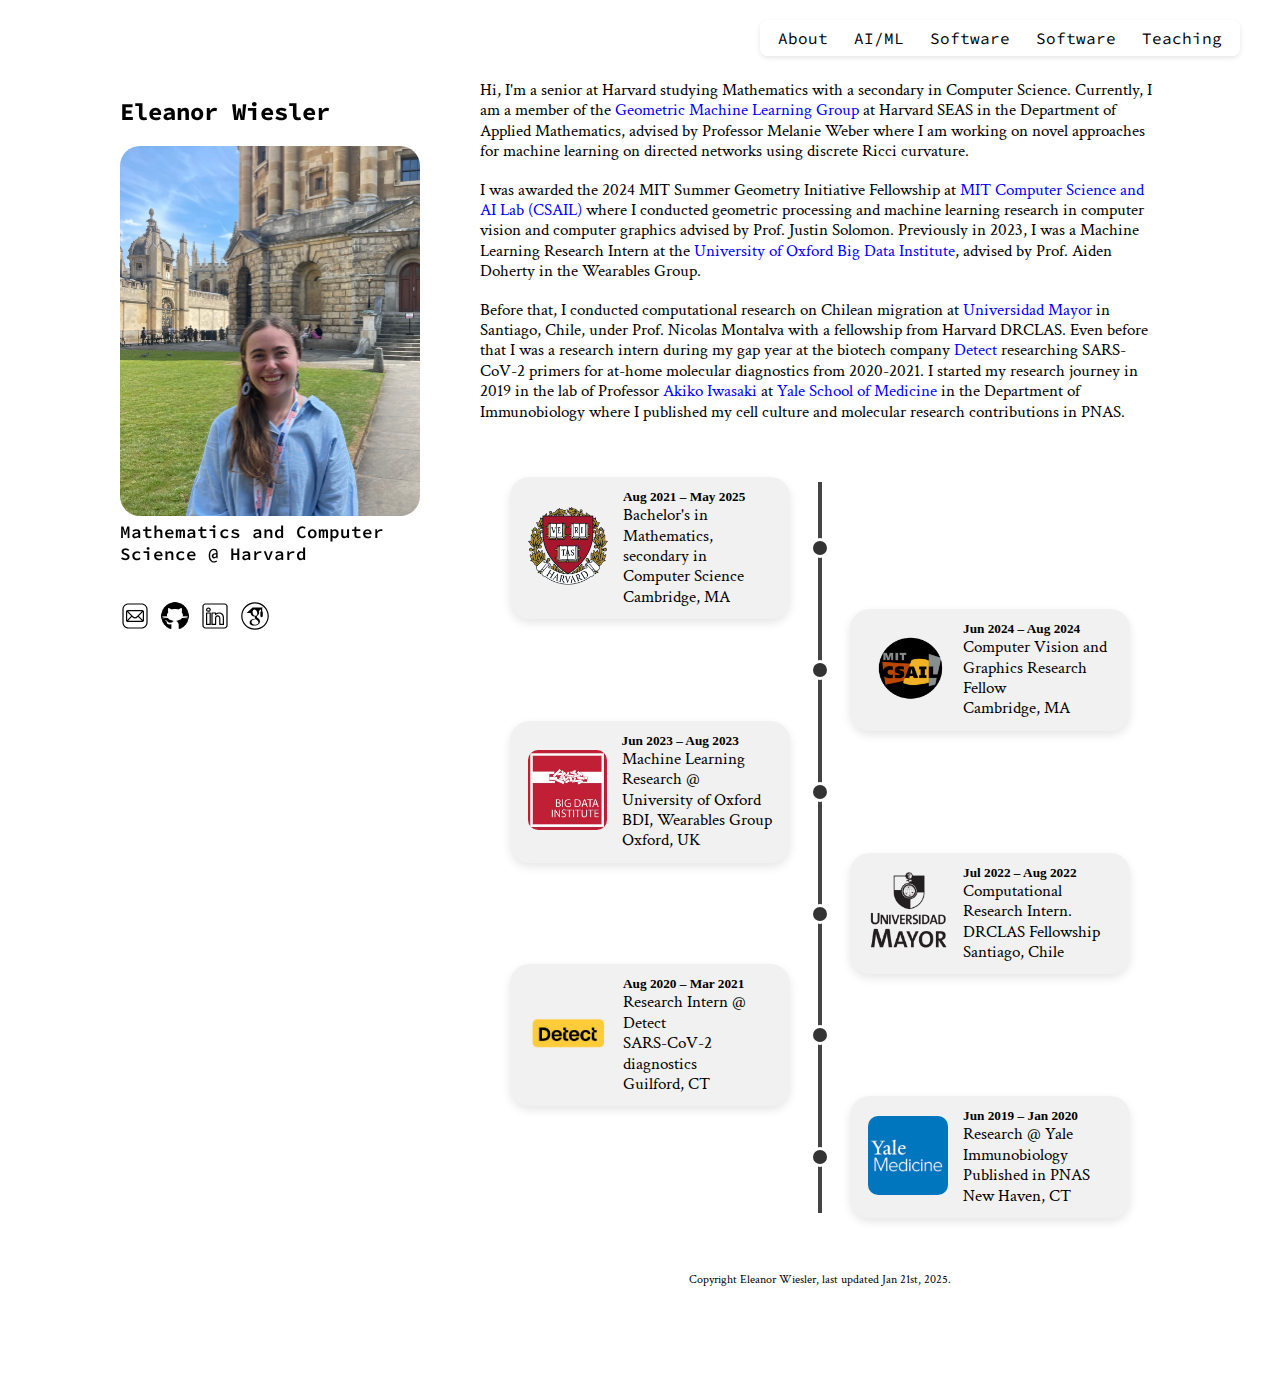
==== commit 4f4b7f32: "pubs" ====
--- a/website/index.html
+++ b/website/index.html
@@ -19,9 +19,8 @@
         <a href="index.html">About</a>
         <a href="ml.html">AI/ML</a>
         <a href="software.html">Software</a>
+        <a href="publications.html">Software</a>
         <a href="teaching.html">Teaching</a>
-
-
     </div>
 
     <div id="sidebar">
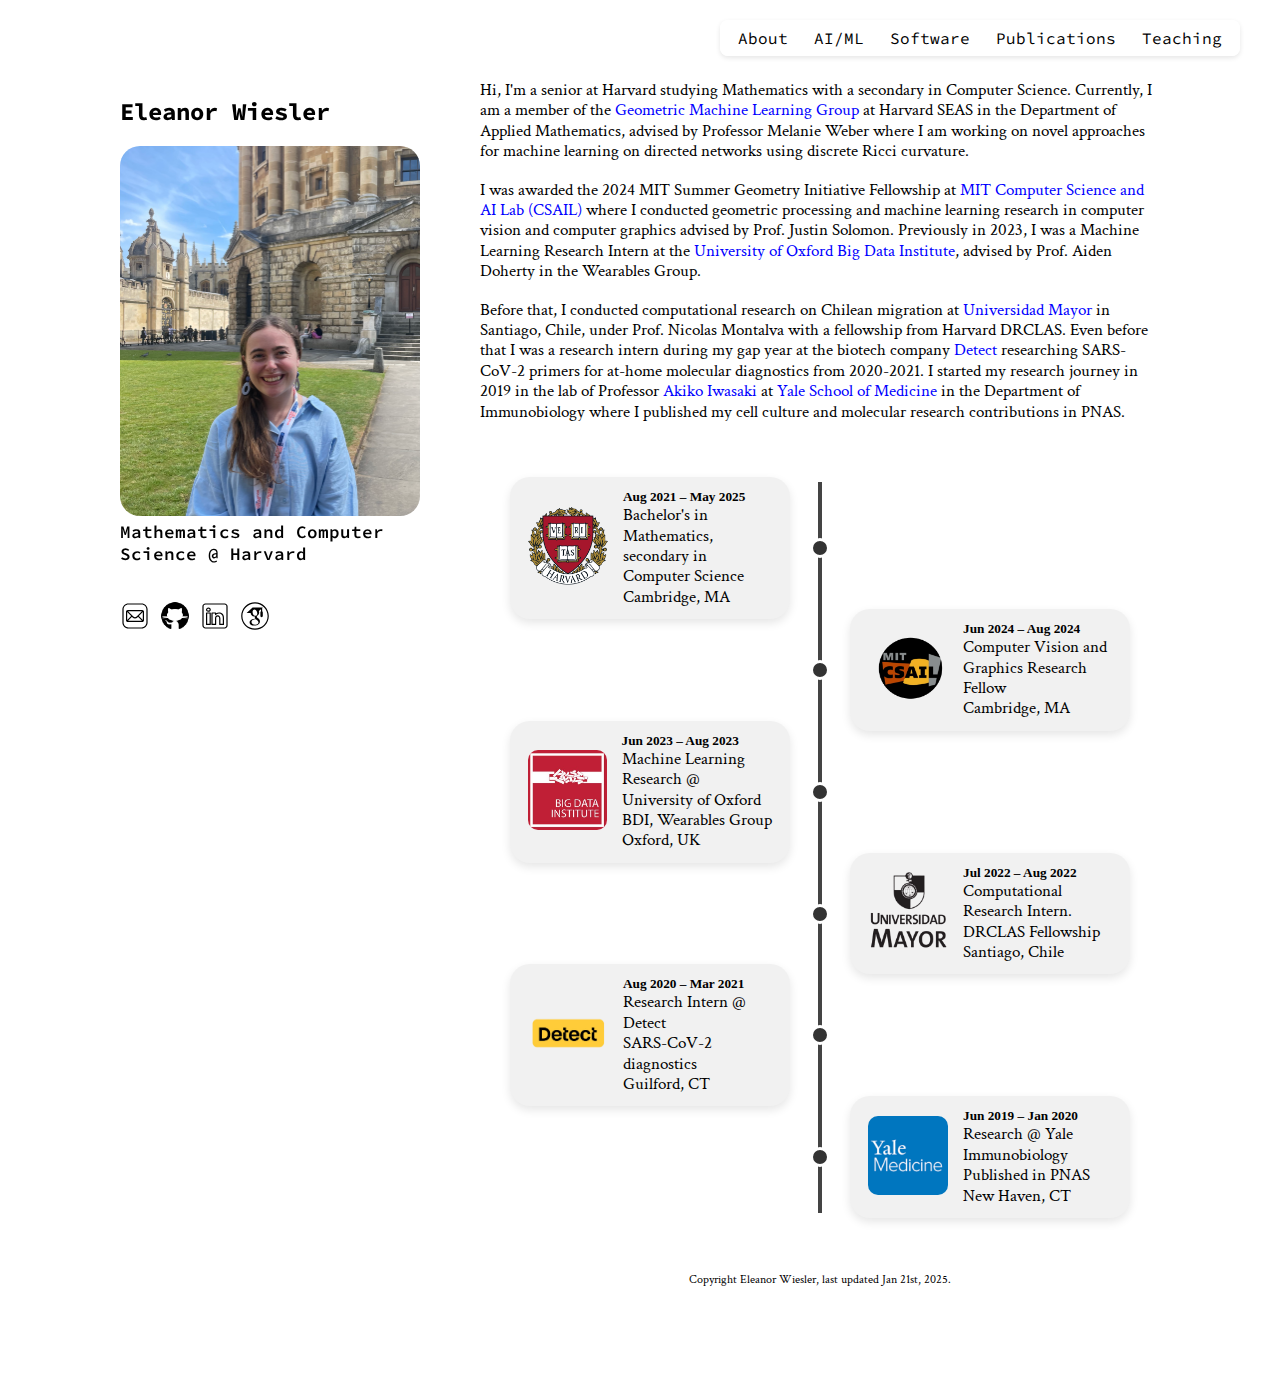
==== commit 43240c4e: "edits" ====
--- a/website/index.html
+++ b/website/index.html
@@ -19,7 +19,7 @@
         <a href="index.html">About</a>
         <a href="ml.html">AI/ML</a>
         <a href="software.html">Software</a>
-        <a href="publications.html">Software</a>
+        <a href="publications.html">Publications</a>
         <a href="teaching.html">Teaching</a>
     </div>
 
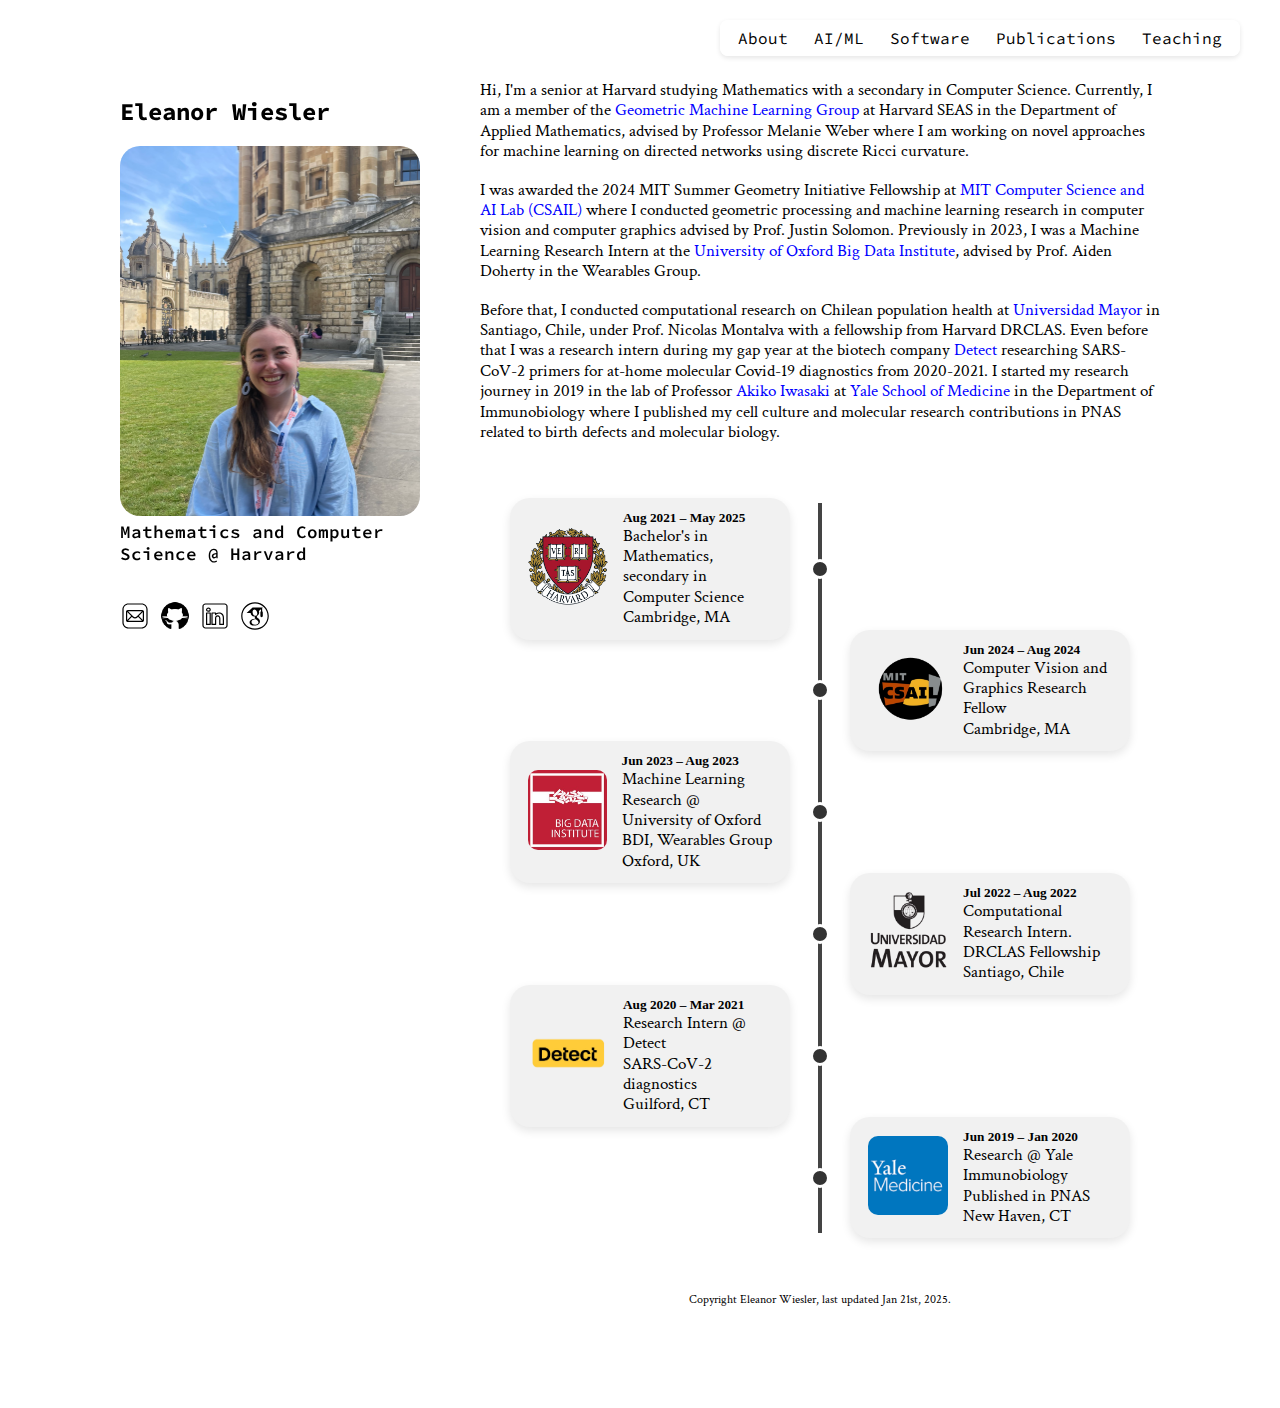
==== commit 06c0cf36: "swept vol" ====
--- a/website/index.html
+++ b/website/index.html
@@ -58,18 +58,18 @@
         </p>
 		<br>
         <p id="about">
-            Before that, I conducted computational research on Chilean migration at 
+            Before that, I conducted computational research on Chilean population health at 
 <a href="https://ciss.umayor.cl/en/" style="color: blue;">Universidad Mayor</a> 
 in Santiago, Chile, under Prof. Nicolas Montalva with a fellowship from Harvard DRCLAS. 
 
 Even before that I was a research intern during my gap year at the biotech company 
 <a href="https://www.detect.com/" style="color: blue;">Detect</a> 
-researching SARS-CoV-2 primers for at-home molecular diagnostics from 2020-2021. 
+researching SARS-CoV-2 primers for at-home molecular Covid-19 diagnostics from 2020-2021. 
 
 I started my research journey in 2019 in the lab of Professor 
 <a href="https://time.com/6964230/akiko-iwasaki/" style="color: blue;">Akiko Iwasaki</a> 
 at <a href="https://medicine.yale.edu/lab/iwasaki/projects/" style="color: blue;">Yale School of Medicine</a> 
-in the Department of Immunobiology where I published my cell culture and molecular research contributions in PNAS.
+in the Department of Immunobiology where I published my cell culture and molecular research contributions in PNAS related to birth defects and molecular biology.
         </p>
         <div id="timeline">
 
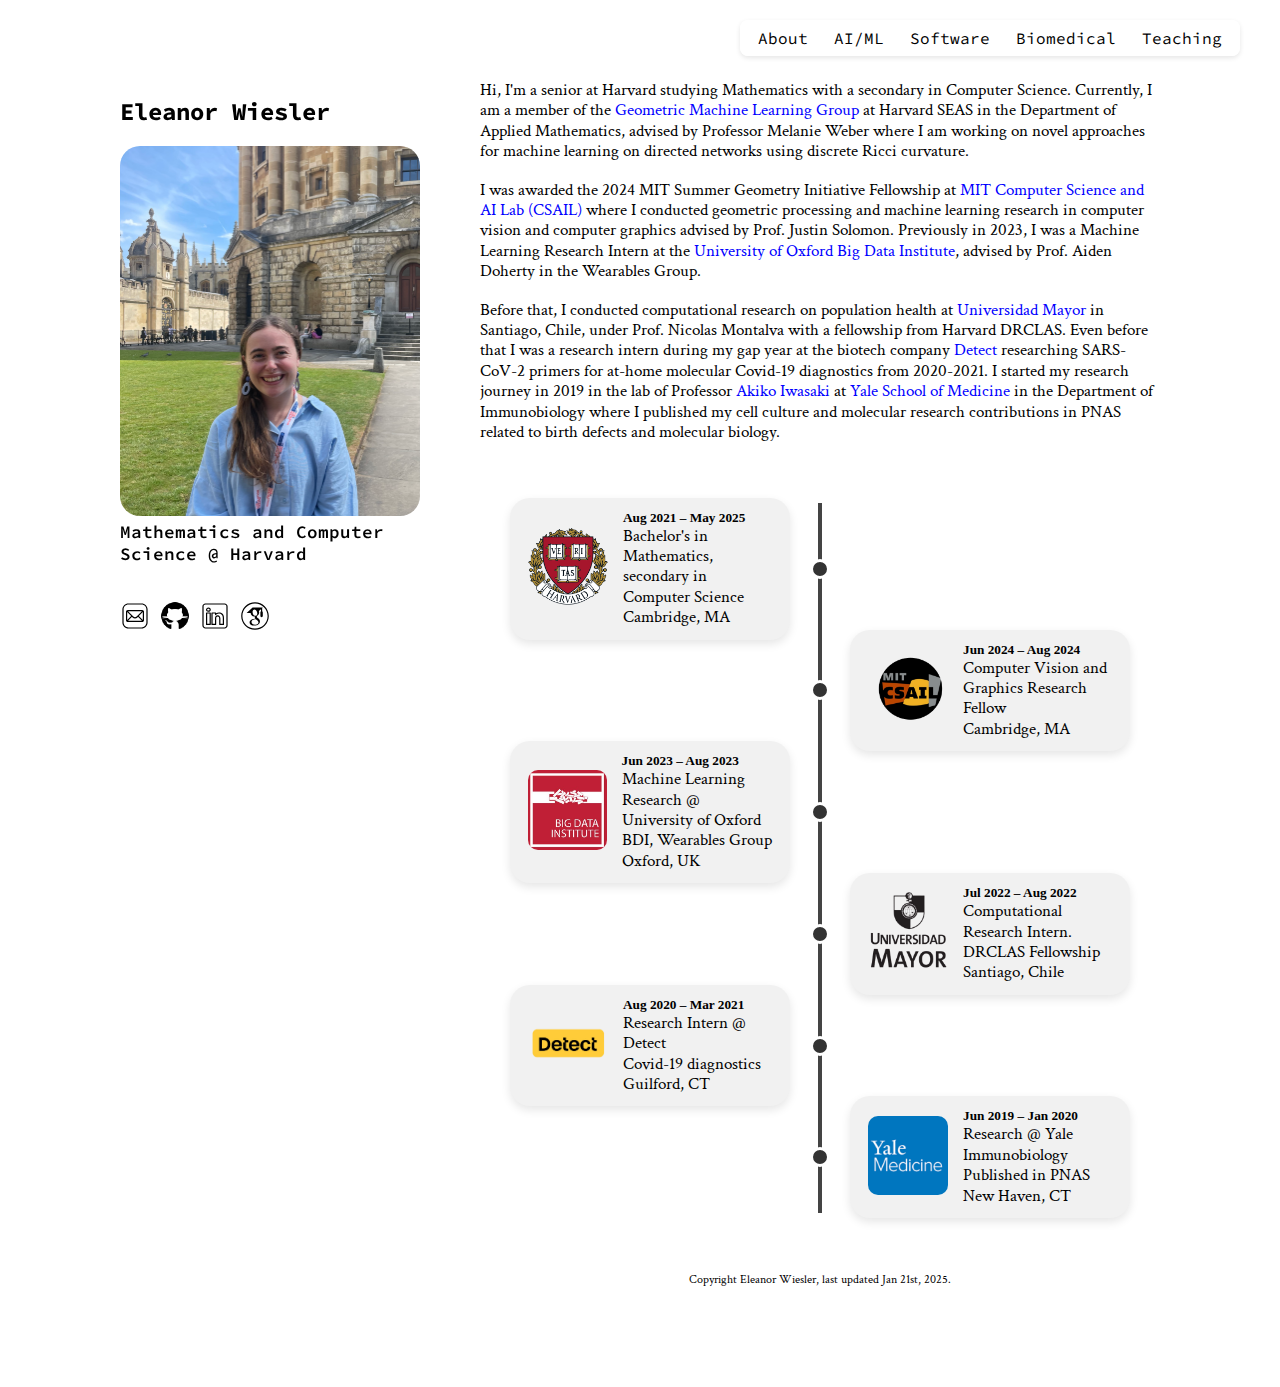
==== commit 96c870db: "app add" ====
--- a/website/index.html
+++ b/website/index.html
@@ -19,7 +19,7 @@
         <a href="index.html">About</a>
         <a href="ml.html">AI/ML</a>
         <a href="software.html">Software</a>
-        <a href="publications.html">Publications</a>
+        <a href="publications.html">Biomedical</a>
         <a href="teaching.html">Teaching</a>
     </div>
 
@@ -58,7 +58,7 @@
         </p>
 		<br>
         <p id="about">
-            Before that, I conducted computational research on Chilean population health at 
+            Before that, I conducted computational research on population health at 
 <a href="https://ciss.umayor.cl/en/" style="color: blue;">Universidad Mayor</a> 
 in Santiago, Chile, under Prof. Nicolas Montalva with a fellowship from Harvard DRCLAS. 
 
@@ -151,7 +151,7 @@
                         </a>
                         <div>
                             <h5>Aug 2020 – Mar 2021</h5>
-                            <p>Research Intern @ Detect<br>SARS-CoV-2 diagnostics</p>
+                            <p>Research Intern @ Detect<br>Covid-19 diagnostics</p>
                             <p> Guilford, CT </p>
                         </div>
                     </div>
